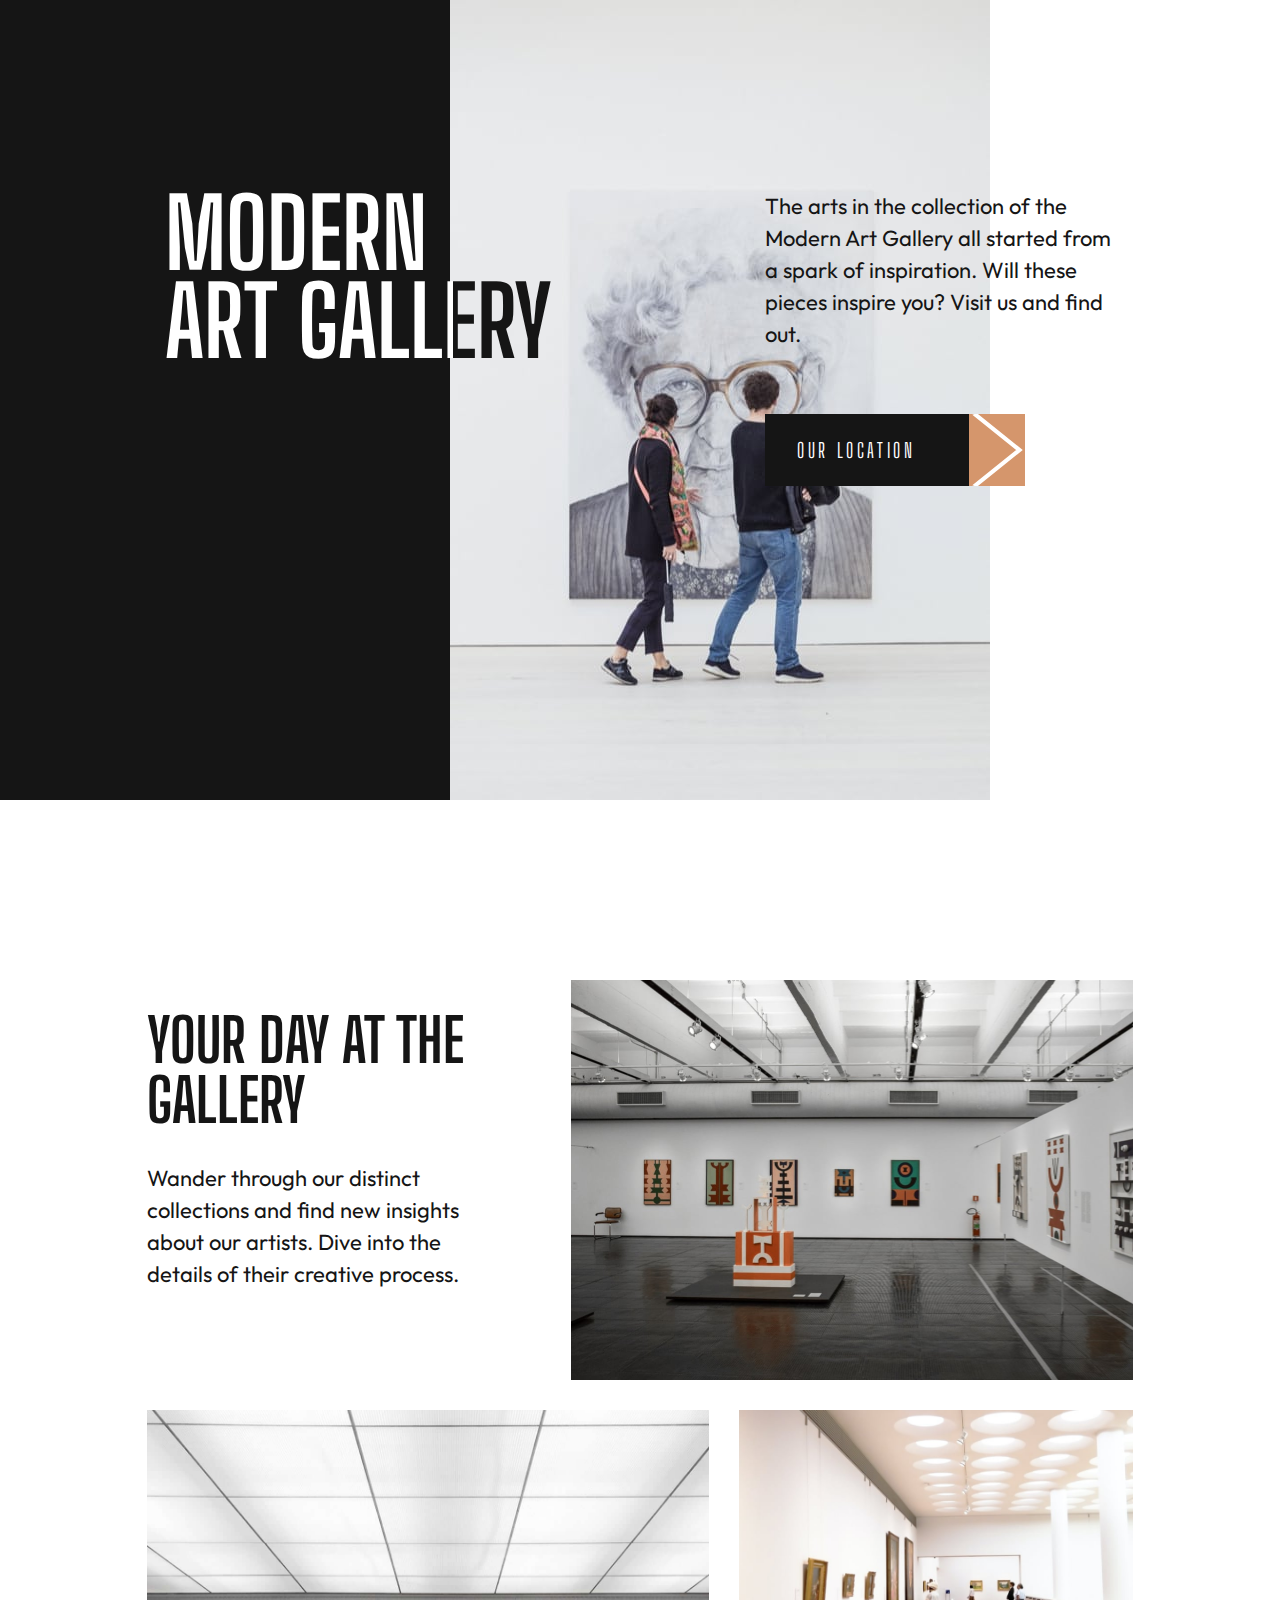
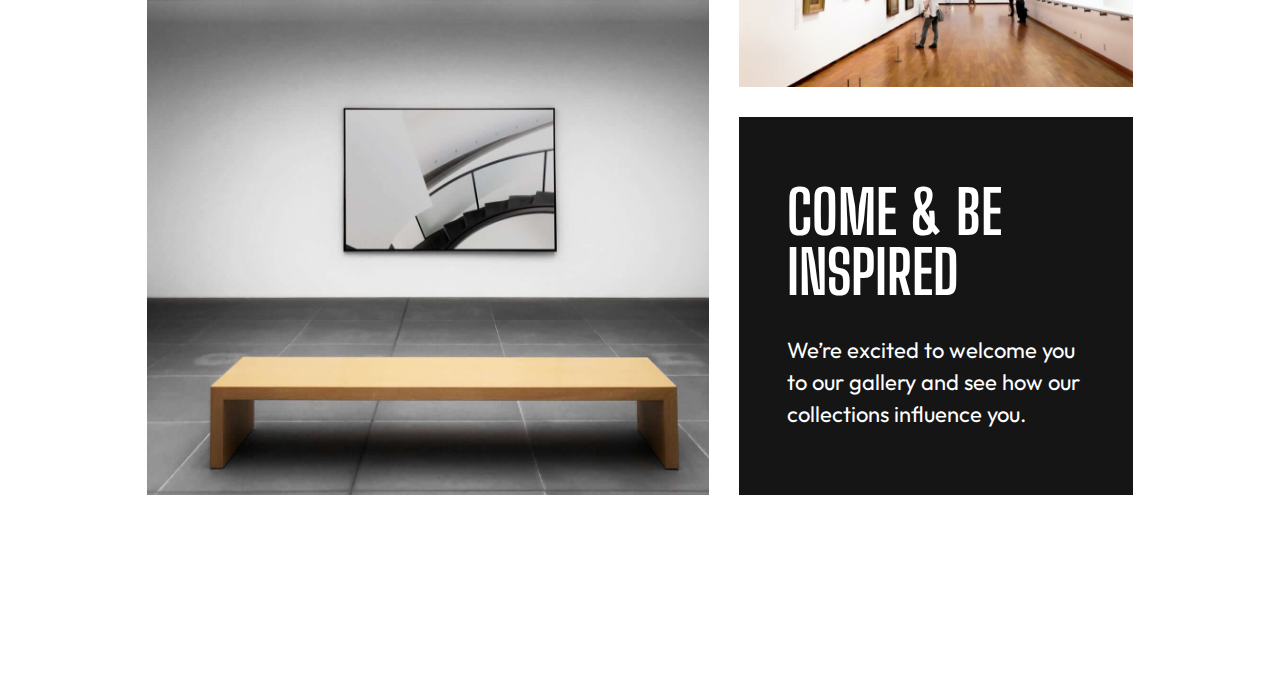
==== index.html @ a253e931 "header + grid-section" ====
<!DOCTYPE html>
<html lang="en">
  <head>
    <meta charset="UTF-8">
    <meta name="viewport" content="width=device-width, initial-scale=1.0">

    <link rel="icon" type="image/png" sizes="32x32" href="./assets/favicon-32x32.png">

    <link rel = "stylesheet" href = "css/style.css">
    
    <title>Frontend Mentor | Art gallery website</title>
  </head>

  <body>
    <header>
      <div class = "black-block" id = "right-header-block"></div>
      <img id = "header-img" src = "assets/desktop/image-hero.jpg" alt = "">
      <h1>MODERN 
        ART GALLERY
      </h1>
      <p id = "header-paragraph">
        The arts in the collection of the Modern Art Gallery all started 
        from a spark of inspiration. Will these pieces inspire you? Visit 
        us and find out.
      </p>
      <a id = "location-button" class = "button-block black-block">
        <p class = "button-text">
          OUR LOCATION
        </p>
        <img class = "button-arrows" src = "assets/icon-arrow-right.svg" alt = "">
      </a>
    </header>

    <main class = "grid-container">
      <article id = "first-grid-article">
        <h3>YOUR DAY AT THE GALLERY</h3>
        <p>
          Wander through our distinct collections and find new insights about 
          our artists. Dive into the details of their creative process. 
        </p>
      </article>
      <div id = "first-grid-img"></div>
      <div id = "second-grid-img"></div>
      <img src = "assets/desktop/image-grid-3@2x.jpg" alt = "" id = "third-grid-img">
      <article id = "last-grid-article" class = "black-block">
        <div>
          <h3>COME &amp; BE INSPIRED</h3>
          <p>
            We’re excited to welcome you to our gallery and see how our collections 
            influence you.
          </p>
        </div>
      </article>
    </main>

    <!--<footer>
      Modern Art Gallery

      The Modern Art Gallery is free to all visitors and open seven days a week 
      from 8am to 9pm. Find us at 99 King Street, Newport, USA.
    </footer>-->
  </body>
</html>
---- css/style.css ----
@import url("https://fonts.googleapis.com/css2?family=Big+Shoulders+Display:wght@900&family=Outfit:wght@300&display=swap");

* {
    padding: 0;
    margin: 0;
}

html {
    font-size: 22px;
}

body {
    font-family: "Outfit", "Arial", sans-serif;
    color: #151515;
}

p {
    line-height: 32px;
}

h1, h2, h3, a {
    font-family: "Big Shoulders Display", "Lucida Calligraphy", cursive;
}

h1 {
    position: absolute;
    top: 189px;
    left: 165px;
    font-size: 96px;
    line-height: 4rem;
    white-space: pre-line;
    background-image: linear-gradient(90deg,
        #fff 0, #fff 3em,
        #151515 3em, #151515 5em
    );
    color: transparent;
    -webkit-background-clip: text;
    background-clip: text;
}

h3 {
    font-size: 60px;
    line-height: 60px;
    margin-bottom: 32px;
}

.black-block {
    background-color: #151515;
    color: #fff;
}

/*HEADER*/

header {
    position: relative;
    top: 0;
    left: 0;
    margin-right: 165px;
    line-height: 0;
}

#right-header-block {
    position: absolute;
    top: 0;
    left: 0;
    width: 450px;
    height: 100%;
}

#header-img {
    position: relative;
    left: 450px;
    top: 0;
}

#header-paragraph {
    position: absolute;
    right: 0;
    top: 190px;
    width: 350px;
}

/*BUTTON*/

.button-arrows {
    background-color: #d5966c;
    width: 56px;
    height: 72px;
    float: right;
}

.button-block {
    display: block;
    position: absolute;
    width: 260px;
    height: 72px;
    text-align: center;
}

.button-text {
    font-size: 20px;
    letter-spacing: 3.64px;
    margin: 24px 0 24px 32px;
    float: left;
    line-height: 24px;
}

#location-button {
    right: 90px;
    top: 414px;
}

#location-button:hover .button-arrows{
    background-color: #151515;
}

#location-button:hover {
    background-color: #d5966c;
    cursor: pointer;
}

/*GRID-SECTION*/

.grid-container {
    padding: 180px 11.45%;
    display: grid;
    width: 77%;
    grid-template-areas: 
        "first-grid-article first-grid-img first-grid-img"
        "second-grid-img  second-grid-img third-grid-img"
        "second-grid-img  second-grid-img last-grid-article";
    grid-template-rows: repeat(3, auto);
    grid-template-columns: 40% 14% 40%;
    gap: 30px;
}

#first-grid-article {
    grid-area: first-grid-article;
    margin: 30px 125px 90px 0;
    width: 350px;
    height: 280px;
}

#first-grid-img {
    grid-area: first-grid-img;
    background-image: url("../assets/desktop/image-grid-1@2x.jpg");
    background-repeat: no-repeat;
    background-size: cover;
}

#second-grid-img {
    grid-area: second-grid-img;
    background-image: url("../assets/desktop/image-grid-2@2x.jpg");
    background-repeat: no-repeat;
    background-size: cover;
}

#third-grid-img {
    grid-area: third-grid-img;
    width: 100%;
    height: auto;
}

#last-grid-article {
    grid-area: last-grid-article;
    width: 100%;
    height: 100%;
}

#last-grid-article div{
    margin: 65px 48px;
}
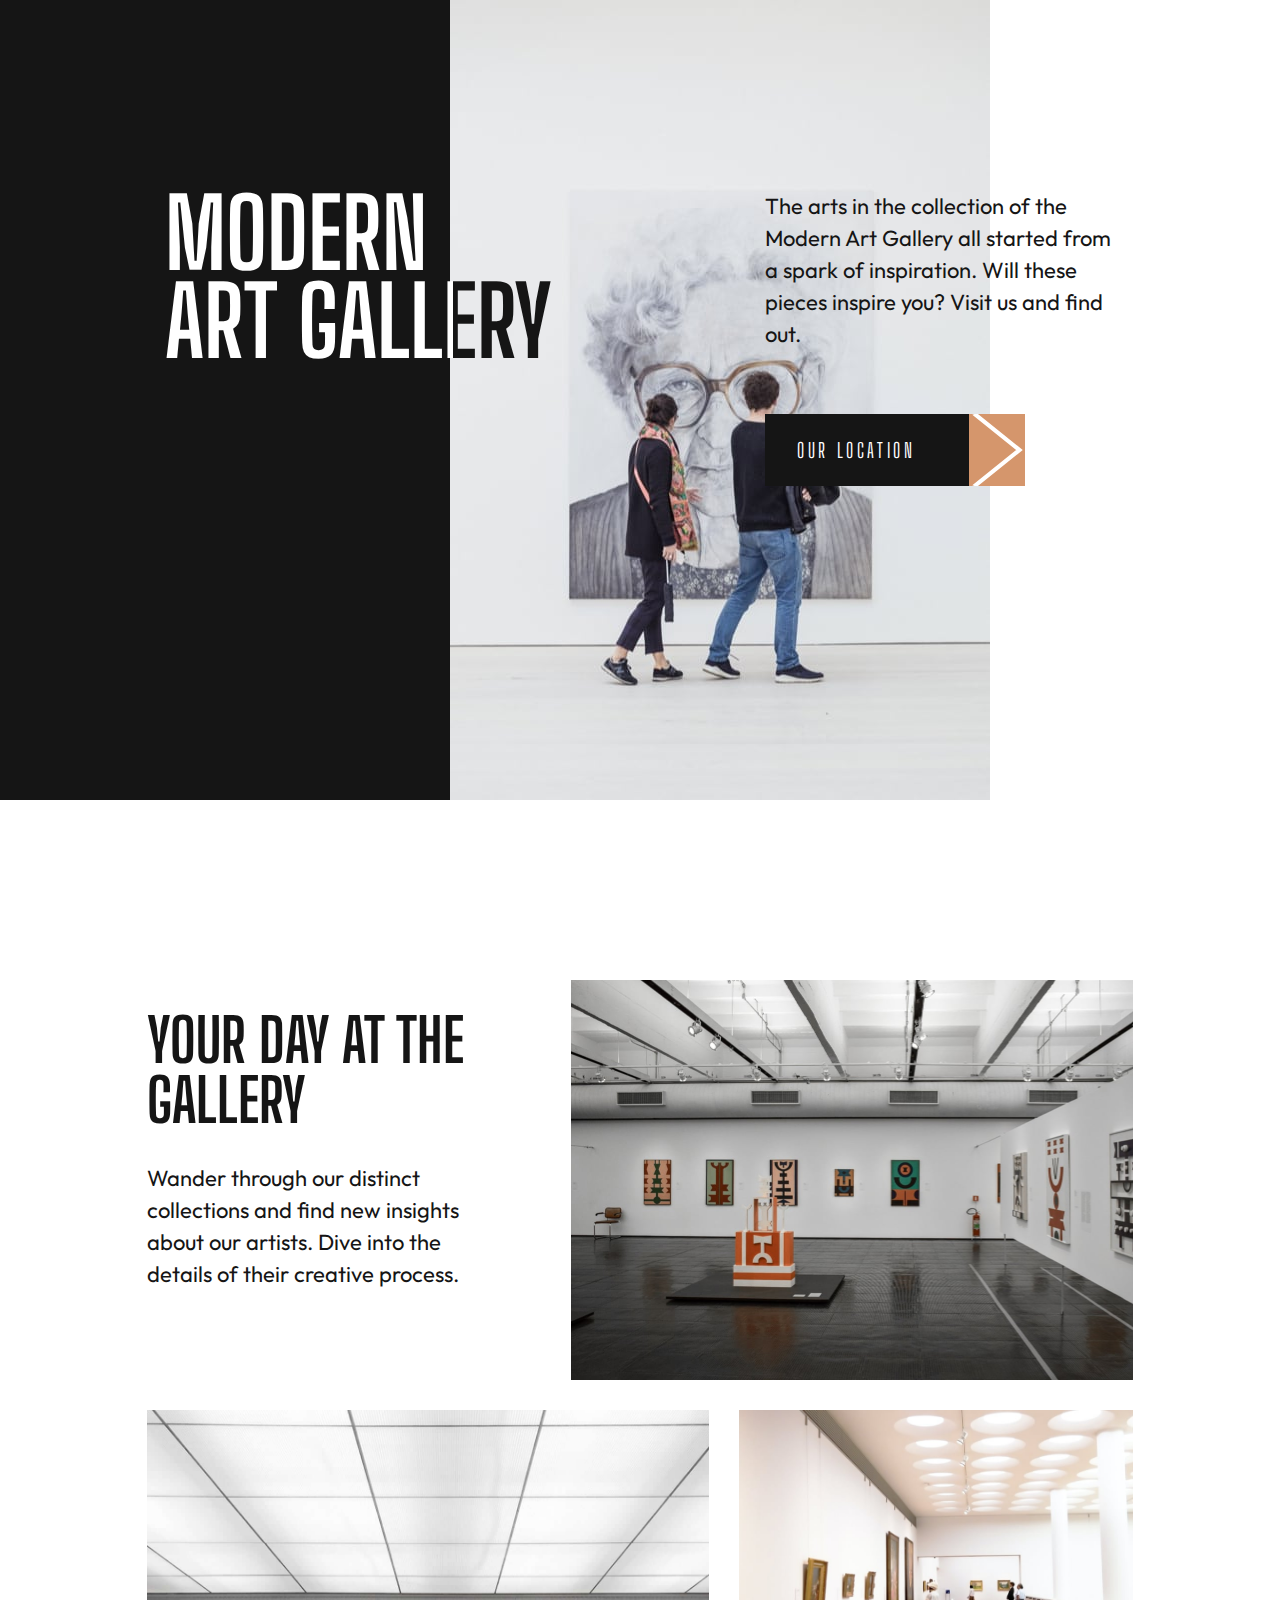
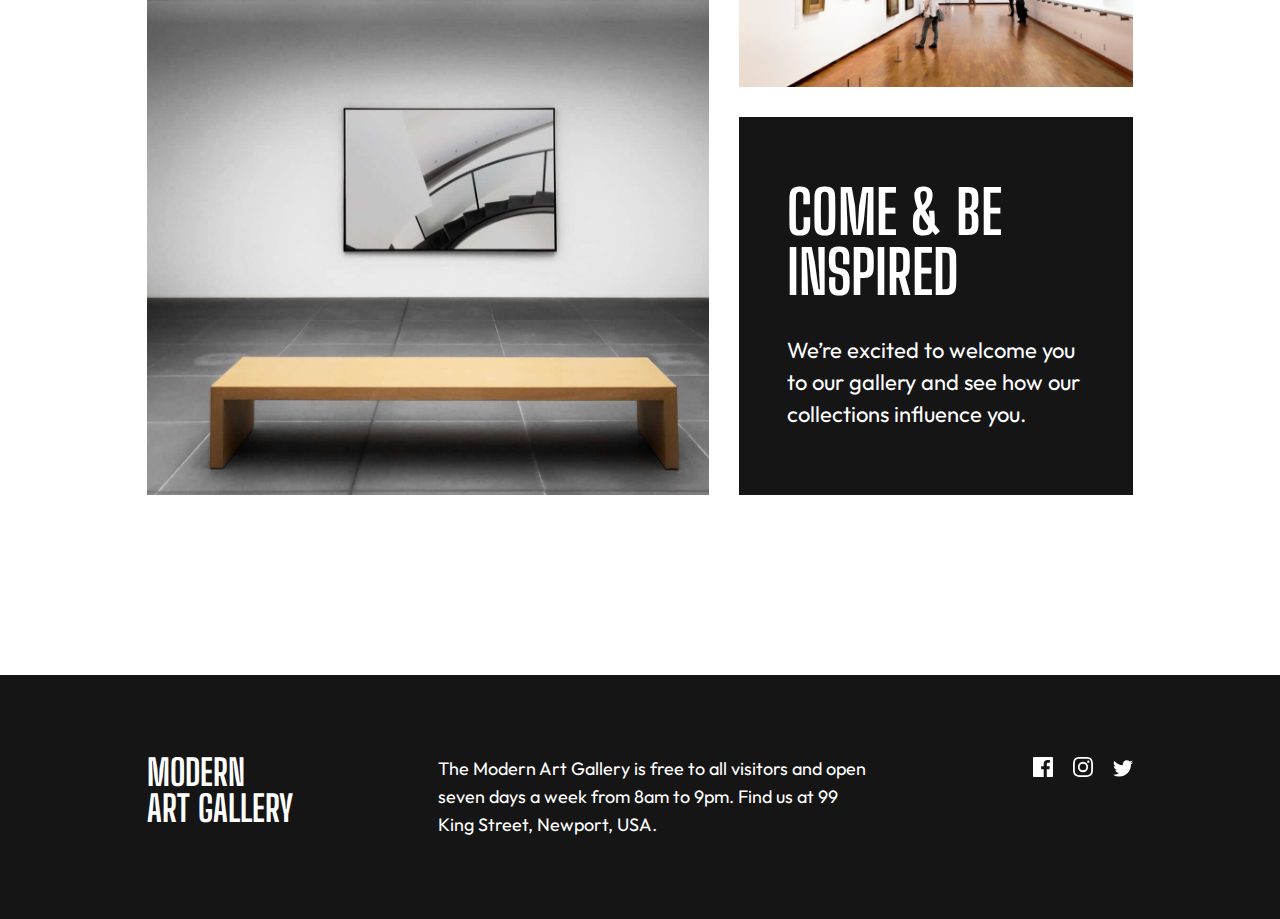
==== commit c044a121: "index(footer), location.thml" ====
--- a/index.html
+++ b/index.html
@@ -23,7 +23,7 @@
         from a spark of inspiration. Will these pieces inspire you? Visit 
         us and find out.
       </p>
-      <a id = "location-button" class = "button-block black-block">
+      <a id = "location-button" class = "button-block black-block" href = "location.html">
         <p class = "button-text">
           OUR LOCATION
         </p>
@@ -39,9 +39,11 @@
           our artists. Dive into the details of their creative process. 
         </p>
       </article>
+
       <div id = "first-grid-img"></div>
       <div id = "second-grid-img"></div>
       <img src = "assets/desktop/image-grid-3@2x.jpg" alt = "" id = "third-grid-img">
+
       <article id = "last-grid-article" class = "black-block">
         <div>
           <h3>COME &amp; BE INSPIRED</h3>
@@ -53,11 +55,30 @@
       </article>
     </main>
 
-    <!--<footer>
-      Modern Art Gallery
-
-      The Modern Art Gallery is free to all visitors and open seven days a week 
-      from 8am to 9pm. Find us at 99 King Street, Newport, USA.
-    </footer>-->
+    <footer class = "black-block">
+      <div class = "flex-container">
+        <h4>MODERN 
+          ART GALLERY
+        </h4>
+        <p>
+          The Modern Art Gallery is free to all visitors and open seven days a week 
+          from 8am to 9pm. Find us at 99 King Street, Newport, USA.
+        </p>
+        <ul class = "flex-container social-icons-list">
+          <li>
+            <svg width="20" height="20" xmlns="http://www.w3.org/2000/svg" id = "fb-icon-svg-brown" class = "svg-social-icons-white">
+            <path d="M18.896 0H1.104C.494 0 0 .494 0 1.104v17.793C0 19.506.494 20 1.104 20h9.58v-7.745H8.076V9.237h2.606V7.01c0-2.583 1.578-3.99 3.883-3.99 1.104 0 2.052.082 2.329.119v2.7h-1.598c-1.254 0-1.496.597-1.496 1.47v1.928h2.989l-.39 3.018h-2.6V20h5.098c.608 0 1.102-.494 1.102-1.104V1.104C20 .494 19.506 0 18.896 0Z"/></svg>
+          </li>
+          <li>
+            <svg width="20" height="20" xmlns="http://www.w3.org/2000/svg" id = "ig-icon-svg-brown" class = "svg-social-icons-white">
+            <path d="M10 1.802c2.67 0 2.987.01 4.042.059 2.71.123 3.975 1.409 4.099 4.099.048 1.054.057 1.37.057 4.04 0 2.672-.01 2.988-.057 4.042-.124 2.687-1.387 3.975-4.1 4.099-1.054.048-1.37.058-4.041.058-2.67 0-2.987-.01-4.04-.058-2.718-.124-3.977-1.416-4.1-4.1-.048-1.054-.058-1.37-.058-4.041 0-2.67.01-2.986.058-4.04.124-2.69 1.387-3.977 4.1-4.1 1.054-.048 1.37-.058 4.04-.058ZM10 0C7.284 0 6.944.012 5.877.06 2.246.227.227 2.242.061 5.877.01 6.944 0 7.284 0 10s.012 3.057.06 4.123c.167 3.632 2.182 5.65 5.817 5.817 1.067.048 1.407.06 4.123.06s3.057-.012 4.123-.06c3.629-.167 5.652-2.182 5.816-5.817.05-1.066.061-1.407.061-4.123s-.012-3.056-.06-4.122C19.777 2.249 17.76.228 14.124.06 13.057.01 12.716 0 10 0Zm0 4.865a5.135 5.135 0 1 0 0 10.27 5.135 5.135 0 0 0 0-10.27Zm0 8.468a3.333 3.333 0 1 1 0-6.666 3.333 3.333 0 0 1 0 6.666Zm5.338-9.87a1.2 1.2 0 1 0 0 2.4 1.2 1.2 0 0 0 0-2.4Z"/></svg>
+          </li>
+          <li>
+            <svg width="20" height="17" xmlns="http://www.w3.org/2000/svg" id = "tw-icon-svg-brown" class = "svg-social-icons-white">
+              <path d="M20 2.172a8.192 8.192 0 0 1-2.357.646 4.11 4.11 0 0 0 1.805-2.27 8.22 8.22 0 0 1-2.606.996A4.096 4.096 0 0 0 13.847.248c-2.65 0-4.596 2.472-3.998 5.037A11.648 11.648 0 0 1 1.392 1a4.109 4.109 0 0 0 1.27 5.478 4.086 4.086 0 0 1-1.858-.513c-.045 1.9 1.318 3.679 3.291 4.075a4.113 4.113 0 0 1-1.853.07 4.106 4.106 0 0 0 3.833 2.849A8.25 8.25 0 0 1 0 14.658a11.616 11.616 0 0 0 6.29 1.843c7.618 0 11.923-6.434 11.663-12.205A8.354 8.354 0 0 0 20 2.172Z"/></svg>
+          </li>
+        </ul>
+      </div>
+    </footer>
   </body>
 </html>--- a/css/style.css
+++ b/css/style.css
@@ -18,7 +18,7 @@
     line-height: 32px;
 }
 
-h1, h2, h3, a {
+h1, h2, h3, h4, a {
     font-family: "Big Shoulders Display", "Lucida Calligraphy", cursive;
 }
 
@@ -38,10 +38,21 @@
     background-clip: text;
 }
 
+h2 {
+    font-size: 70px;
+    line-height: 70px;
+}
+
 h3 {
     font-size: 60px;
     line-height: 60px;
     margin-bottom: 32px;
+}
+
+h4 {
+    font-size: 36px;
+    line-height: 36px;
+    white-space: pre-line;
 }
 
 .black-block {
@@ -171,3 +182,46 @@
     margin: 65px 48px;
 }
 
+/*FOOTER*/
+
+.flex-container {
+    display: flex;
+    flex-direction: row;
+    align-items: flex-start;
+    justify-content: space-between;
+    padding: 80px 11.45%;
+}
+
+.flex-container p {
+    font-size: 18px;
+    line-height: 28px;
+    width: 430px;
+}
+
+.social-icons-list {
+    list-style: none;
+    padding: 0;
+}
+
+.social-icons-list > li {
+    padding-left: 20px;
+}
+
+.svg-social-icons-white{
+    fill: #fff;
+}
+
+#fb-icon-svg-brown:hover {
+    cursor: pointer;
+    fill: #d5966c;
+}
+
+#ig-icon-svg-brown:hover {
+    cursor: pointer;
+    fill: #d5966c;
+}
+
+#tw-icon-svg-brown:hover {
+    cursor: pointer;
+    fill: #d5966c;
+}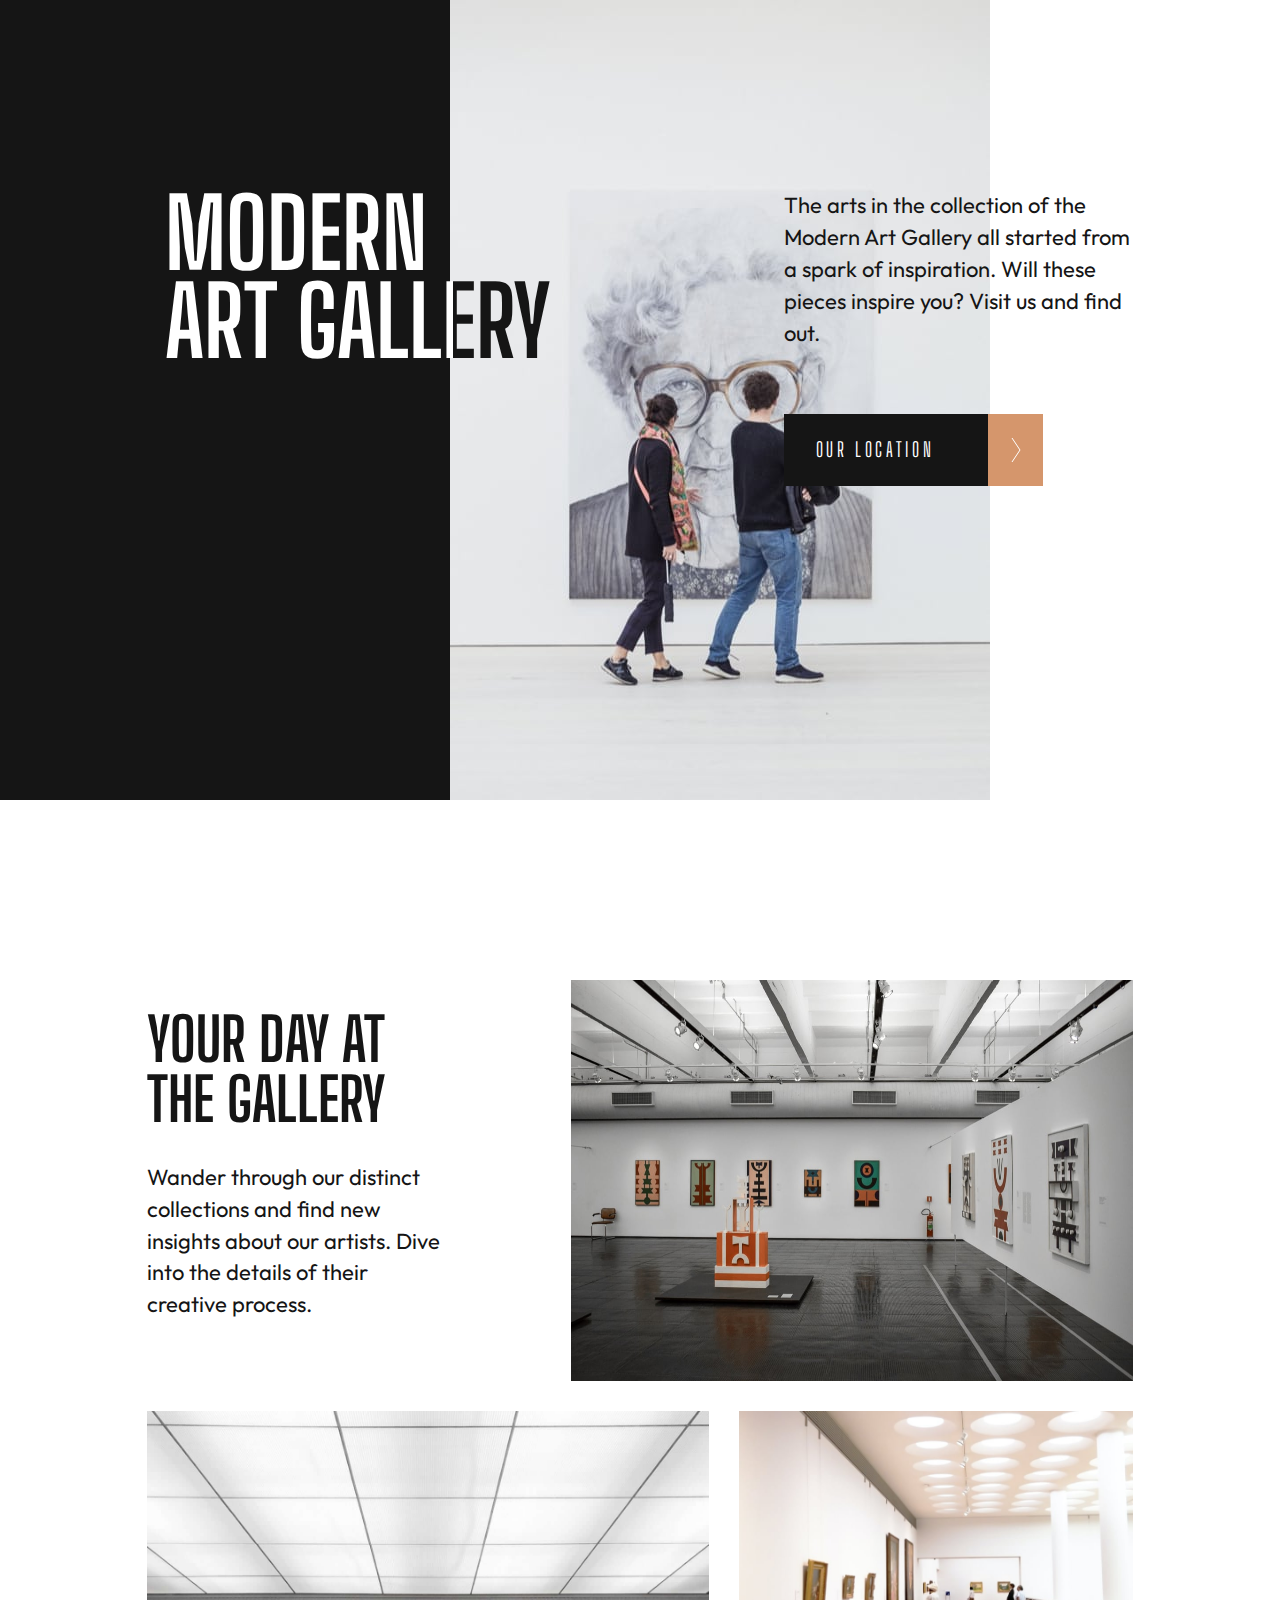
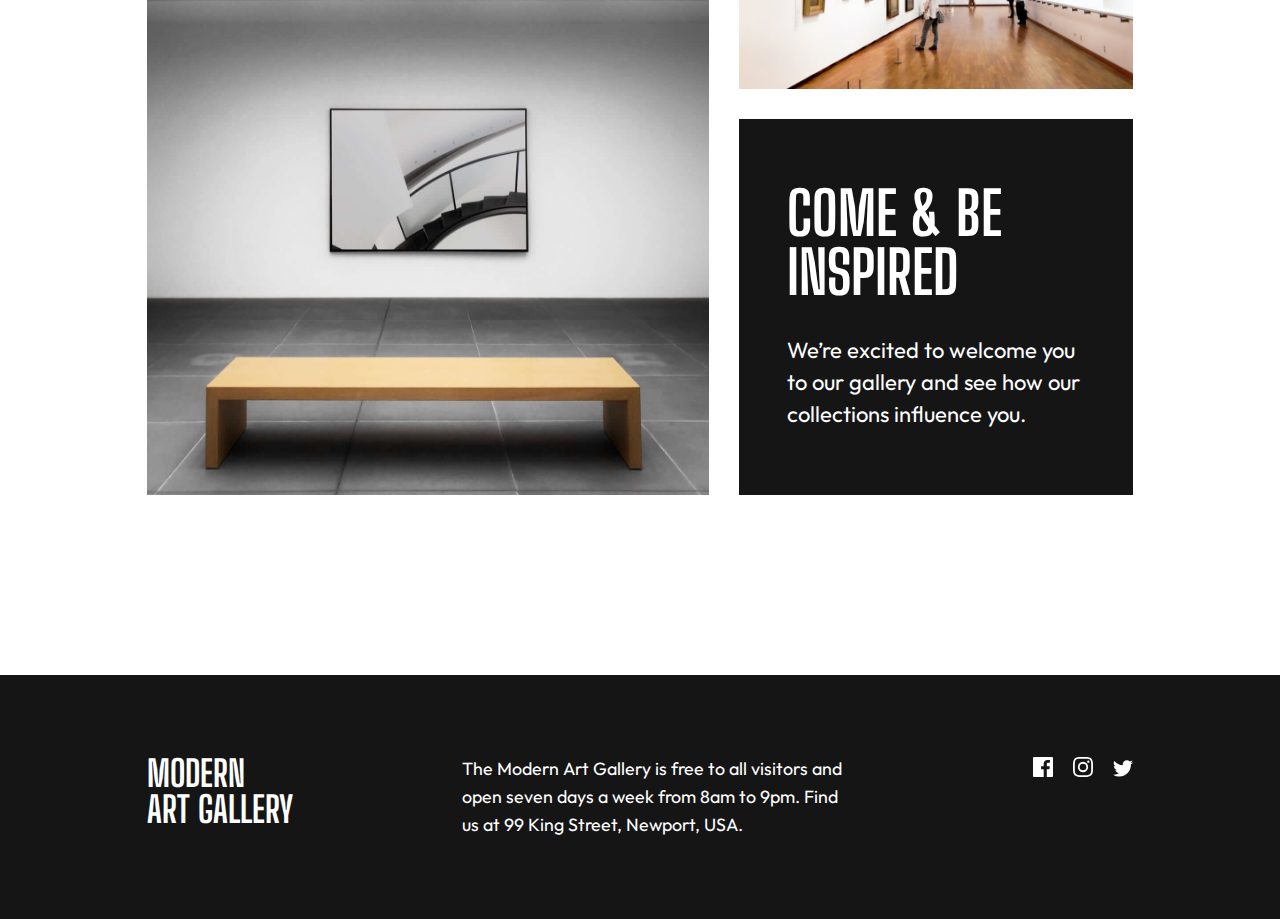
==== commit f2236a73: "complete" ====
--- a/index.html
+++ b/index.html
@@ -14,10 +14,18 @@
   <body>
     <header>
       <div class = "black-block" id = "right-header-block"></div>
-      <img id = "header-img" src = "assets/desktop/image-hero.jpg" alt = "">
-      <h1>MODERN 
-        ART GALLERY
-      </h1>
+
+      <img id = "header-img" 
+        srcset = "assets/mobile/image-hero.jpg 375w,
+                  assets/tablet/image-hero.jpg 765w,
+                  assets/desktop/image-hero.jpg 1280w"
+        sizes = "(max-width: 375px) 375px,
+                 (max-width: 765px) 765px,
+                 (max-width: 1280px) 1280px"
+        src = "assets/desktop/image-hero.jpg" alt = "Picture 'Face' by Ryan Stefan">
+
+      <h1 class = "pre-lines">MODERN 
+        ART GALLERY</h1>
       <p id = "header-paragraph">
         The arts in the collection of the Modern Art Gallery all started 
         from a spark of inspiration. Will these pieces inspire you? Visit 
@@ -27,7 +35,9 @@
         <p class = "button-text">
           OUR LOCATION
         </p>
-        <img class = "button-arrows" src = "assets/icon-arrow-right.svg" alt = "">
+        <div class = "button-arrows">
+          <img class = "button-img" src = "assets/icon-arrow-right.svg" alt = "">
+        </div>
       </a>
     </header>
 
@@ -40,45 +50,70 @@
         </p>
       </article>
 
-      <div id = "first-grid-img"></div>
-      <div id = "second-grid-img"></div>
-      <img src = "assets/desktop/image-grid-3@2x.jpg" alt = "" id = "third-grid-img">
+      <img id = "first-grid-img" 
+      srcset = "assets/mobile/image-grid-1@2x.jpg 375w,
+                assets/tablet/image-grid-1@2x.jpg 765w,
+                assets/desktop/image-grid-1@2x.jpg 1280w"
+      sizes = "(max-width: 375px) 375px,
+               (max-width: 765px) 765px,
+               (max-width: 1280px) 1280px"
+      src = "assets/desktop/image-grid-1@2x.jpg" alt = "inside our art gallery">
+
+      <img id = "second-grid-img" 
+      srcset = "assets/mobile/image-grid-2@2x.jpg 375w,
+                assets/tablet/image-grid-2@2x.jpg 765w,
+                assets/desktop/image-grid-2@2x.jpg 1280w"
+      sizes = "(max-width: 375px) 375px,
+               (max-width: 765px) 765px,
+               (max-width: 1280px) 1280px"
+      src = "assets/desktop/image-grid-2@2x.jpg" alt = "Minimalism by Josef Burno">
+
+      <img id = "third-grid-img" 
+      srcset = "assets/mobile/image-grid-3@2x.jpg 375w,
+                assets/tablet/image-grid-3@2x.jpg 765w,
+                assets/desktop/image-grid-3@2x.jpg 1280w"
+      sizes = "(max-width: 375px) 375px,
+               (max-width: 765px) 765px,
+               (max-width: 1280px) 1280px"
+      src = "assets/desktop/image-grid-3@2x.jpg" alt = "our hallway exhibition">
 
       <article id = "last-grid-article" class = "black-block">
-        <div>
-          <h3>COME &amp; BE INSPIRED</h3>
-          <p>
-            We’re excited to welcome you to our gallery and see how our collections 
-            influence you.
-          </p>
-        </div>
+        <h3>COME &amp; BE INSPIRED</h3>
+        <p>
+          We’re excited to welcome you to our gallery and see how our collections 
+          influence you.
+        </p>
       </article>
     </main>
 
-    <footer class = "black-block">
-      <div class = "flex-container">
-        <h4>MODERN 
-          ART GALLERY
-        </h4>
-        <p>
-          The Modern Art Gallery is free to all visitors and open seven days a week 
-          from 8am to 9pm. Find us at 99 King Street, Newport, USA.
-        </p>
-        <ul class = "flex-container social-icons-list">
-          <li>
+    <footer class = "black-block flex-container">
+      <h4 class = "pre-lines">MODERN 
+        ART GALLERY
+      </h4>
+      <p>
+        The Modern Art Gallery is free to all visitors and open seven days a week 
+        from 8am to 9pm. Find us at 99 King Street, Newport, USA.
+      </p>
+      <ul class = "flex-container social-icons-list">
+        <li>
+          <a href = "https://www.facebook.com/" target = "_blank">
             <svg width="20" height="20" xmlns="http://www.w3.org/2000/svg" id = "fb-icon-svg-brown" class = "svg-social-icons-white">
             <path d="M18.896 0H1.104C.494 0 0 .494 0 1.104v17.793C0 19.506.494 20 1.104 20h9.58v-7.745H8.076V9.237h2.606V7.01c0-2.583 1.578-3.99 3.883-3.99 1.104 0 2.052.082 2.329.119v2.7h-1.598c-1.254 0-1.496.597-1.496 1.47v1.928h2.989l-.39 3.018h-2.6V20h5.098c.608 0 1.102-.494 1.102-1.104V1.104C20 .494 19.506 0 18.896 0Z"/></svg>
-          </li>
-          <li>
+          </a>
+        </li>
+        <li>
+          <a href = "https://www.instagram.com/" target = "_blank">
             <svg width="20" height="20" xmlns="http://www.w3.org/2000/svg" id = "ig-icon-svg-brown" class = "svg-social-icons-white">
             <path d="M10 1.802c2.67 0 2.987.01 4.042.059 2.71.123 3.975 1.409 4.099 4.099.048 1.054.057 1.37.057 4.04 0 2.672-.01 2.988-.057 4.042-.124 2.687-1.387 3.975-4.1 4.099-1.054.048-1.37.058-4.041.058-2.67 0-2.987-.01-4.04-.058-2.718-.124-3.977-1.416-4.1-4.1-.048-1.054-.058-1.37-.058-4.041 0-2.67.01-2.986.058-4.04.124-2.69 1.387-3.977 4.1-4.1 1.054-.048 1.37-.058 4.04-.058ZM10 0C7.284 0 6.944.012 5.877.06 2.246.227.227 2.242.061 5.877.01 6.944 0 7.284 0 10s.012 3.057.06 4.123c.167 3.632 2.182 5.65 5.817 5.817 1.067.048 1.407.06 4.123.06s3.057-.012 4.123-.06c3.629-.167 5.652-2.182 5.816-5.817.05-1.066.061-1.407.061-4.123s-.012-3.056-.06-4.122C19.777 2.249 17.76.228 14.124.06 13.057.01 12.716 0 10 0Zm0 4.865a5.135 5.135 0 1 0 0 10.27 5.135 5.135 0 0 0 0-10.27Zm0 8.468a3.333 3.333 0 1 1 0-6.666 3.333 3.333 0 0 1 0 6.666Zm5.338-9.87a1.2 1.2 0 1 0 0 2.4 1.2 1.2 0 0 0 0-2.4Z"/></svg>
+          </a>
+        </li>
+        <li>
+          <a href = "https://twitter.com/" target = "_blank">
+            <svg width="20" height="17" xmlns="http://www.w3.org/2000/svg" id = "tw-icon-svg-brown" class = "svg-social-icons-white">
+            <path d="M20 2.172a8.192 8.192 0 0 1-2.357.646 4.11 4.11 0 0 0 1.805-2.27 8.22 8.22 0 0 1-2.606.996A4.096 4.096 0 0 0 13.847.248c-2.65 0-4.596 2.472-3.998 5.037A11.648 11.648 0 0 1 1.392 1a4.109 4.109 0 0 0 1.27 5.478 4.086 4.086 0 0 1-1.858-.513c-.045 1.9 1.318 3.679 3.291 4.075a4.113 4.113 0 0 1-1.853.07 4.106 4.106 0 0 0 3.833 2.849A8.25 8.25 0 0 1 0 14.658a11.616 11.616 0 0 0 6.29 1.843c7.618 0 11.923-6.434 11.663-12.205A8.354 8.354 0 0 0 20 2.172Z"/></svg>
+          </a>
           </li>
-          <li>
-            <svg width="20" height="17" xmlns="http://www.w3.org/2000/svg" id = "tw-icon-svg-brown" class = "svg-social-icons-white">
-              <path d="M20 2.172a8.192 8.192 0 0 1-2.357.646 4.11 4.11 0 0 0 1.805-2.27 8.22 8.22 0 0 1-2.606.996A4.096 4.096 0 0 0 13.847.248c-2.65 0-4.596 2.472-3.998 5.037A11.648 11.648 0 0 1 1.392 1a4.109 4.109 0 0 0 1.27 5.478 4.086 4.086 0 0 1-1.858-.513c-.045 1.9 1.318 3.679 3.291 4.075a4.113 4.113 0 0 1-1.853.07 4.106 4.106 0 0 0 3.833 2.849A8.25 8.25 0 0 1 0 14.658a11.616 11.616 0 0 0 6.29 1.843c7.618 0 11.923-6.434 11.663-12.205A8.354 8.354 0 0 0 20 2.172Z"/></svg>
-          </li>
-        </ul>
-      </div>
+      </ul>
     </footer>
   </body>
 </html>--- a/css/style.css
+++ b/css/style.css
@@ -5,17 +5,23 @@
     margin: 0;
 }
 
+:root {
+    --black-color: #151515;
+    --brown-color: #d5966c;
+    --white-color: #fff;
+}
+
 html {
     font-size: 22px;
 }
 
 body {
     font-family: "Outfit", "Arial", sans-serif;
-    color: #151515;
+    color: var(--black-color);
 }
 
 p {
-    line-height: 32px;
+    line-height: 1.45rem;
 }
 
 h1, h2, h3, h4, a {
@@ -26,12 +32,11 @@
     position: absolute;
     top: 189px;
     left: 165px;
-    font-size: 96px;
+    font-size: 4.36rem;
     line-height: 4rem;
-    white-space: pre-line;
     background-image: linear-gradient(90deg,
-        #fff 0, #fff 3em,
-        #151515 3em, #151515 5em
+        var(--white-color) 0, var(--white-color) 3em,
+        var(--black-color) 3em, var(--black-color) 5em
     );
     color: transparent;
     -webkit-background-clip: text;
@@ -39,25 +44,27 @@
 }
 
 h2 {
-    font-size: 70px;
-    line-height: 70px;
+    font-size: 3.18rem;
+    line-height: 3.18rem;
 }
 
 h3 {
-    font-size: 60px;
-    line-height: 60px;
-    margin-bottom: 32px;
+    font-size: 2.72rem;
+    line-height: 2.72rem;
 }
 
 h4 {
-    font-size: 36px;
-    line-height: 36px;
+    font-size: 1.64rem;
+    line-height: 1.64rem;
+}
+
+.pre-lines {
     white-space: pre-line;
 }
 
 .black-block {
-    background-color: #151515;
-    color: #fff;
+    background-color: var(--black-color);
+    color: var(--white-color);
 }
 
 /*HEADER*/
@@ -66,7 +73,7 @@
     position: relative;
     top: 0;
     left: 0;
-    margin-right: 165px;
+    margin-right: 11.45%;
     line-height: 0;
 }
 
@@ -74,7 +81,7 @@
     position: absolute;
     top: 0;
     left: 0;
-    width: 450px;
+    width: 20.45rem;
     height: 100%;
 }
 
@@ -88,32 +95,38 @@
     position: absolute;
     right: 0;
     top: 190px;
-    width: 350px;
+    width: 15.9rem;
 }
 
 /*BUTTON*/
 
 .button-arrows {
-    background-color: #d5966c;
-    width: 56px;
-    height: 72px;
+    background-color: var(--brown-color);
+    width: 2.54rem;
+    height: 3.27rem;
     float: right;
 }
 
 .button-block {
     display: block;
     position: absolute;
-    width: 260px;
-    height: 72px;
-    text-align: center;
+    width: 11.81rem;
+    height: 3.27rem;
 }
 
 .button-text {
-    font-size: 20px;
-    letter-spacing: 3.64px;
+    font-size: .9rem;
+    letter-spacing: .165rem;
     margin: 24px 0 24px 32px;
     float: left;
-    line-height: 24px;
+    line-height: 1.09rem;
+}
+
+.button-img {
+    position: relative;
+    top: 50%;
+    left: 50%;
+    transform: translateX(-50%) translateY(-50%);
 }
 
 #location-button {
@@ -122,12 +135,11 @@
 }
 
 #location-button:hover .button-arrows{
-    background-color: #151515;
+    background-color: var(--black-color);
 }
 
 #location-button:hover {
-    background-color: #d5966c;
-    cursor: pointer;
+    background-color: var(--brown-color);
 }
 
 /*GRID-SECTION*/
@@ -147,29 +159,34 @@
 
 #first-grid-article {
     grid-area: first-grid-article;
-    margin: 30px 125px 90px 0;
-    width: 350px;
-    height: 280px;
+    width: 100%;
+    height: 100%;
+}
+
+#first-grid-article h3 {
+    margin: 30px 95px 32px 0;
+}
+
+#first-grid-article p{
+    margin: 0 95px 60px 0;
 }
 
 #first-grid-img {
     grid-area: first-grid-img;
-    background-image: url("../assets/desktop/image-grid-1@2x.jpg");
-    background-repeat: no-repeat;
-    background-size: cover;
+    width: 100%;
+    height: 100%;
 }
 
 #second-grid-img {
     grid-area: second-grid-img;
-    background-image: url("../assets/desktop/image-grid-2@2x.jpg");
-    background-repeat: no-repeat;
-    background-size: cover;
+    width: 100%;
+    height: 100%;
 }
 
 #third-grid-img {
     grid-area: third-grid-img;
     width: 100%;
-    height: auto;
+    height: 100%;
 }
 
 #last-grid-article {
@@ -178,8 +195,12 @@
     height: 100%;
 }
 
-#last-grid-article div{
-    margin: 65px 48px;
+#last-grid-article h3 {
+    margin: 65px 48px 32px 48px;
+}
+
+#last-grid-article p {
+    margin: 0 48px 64px 48px;
 }
 
 /*FOOTER*/
@@ -192,10 +213,10 @@
     padding: 80px 11.45%;
 }
 
-.flex-container p {
-    font-size: 18px;
-    line-height: 28px;
-    width: 430px;
+footer p {
+    font-size: .81rem;
+    line-height: 1.27rem;
+    width: 38.7%;
 }
 
 .social-icons-list {
@@ -208,20 +229,220 @@
 }
 
 .svg-social-icons-white{
-    fill: #fff;
+    fill: var(--white-color);
 }
 
 #fb-icon-svg-brown:hover {
-    cursor: pointer;
-    fill: #d5966c;
+    fill: var(--brown-color);
 }
 
 #ig-icon-svg-brown:hover {
-    cursor: pointer;
-    fill: #d5966c;
+    fill: var(--brown-color);
 }
 
 #tw-icon-svg-brown:hover {
-    cursor: pointer;
-    fill: #d5966c;
+    fill: var(--brown-color);
+}
+
+/*MEDIA QUERIES*/
+
+@media (max-width: 768px) { 
+    p {
+        font-size: .81rem;
+        line-height: 1.27rem;
+    }
+
+    h1 {
+        top: 145px;
+        left: 389px;
+        font-size: 3.18rem;
+        line-height: 2.95rem;
+        background-image: none;
+        background-color: var(--black-color);
+    }
+
+    h2 {
+        font-size: 2.5rem;
+        line-height: 2.27rem;
+    }
+    
+    h3 {
+        font-size: 2.27rem;
+        line-height: 2.05rem;
+    }
+    
+    h4 {
+        font-size: 1.45rem;
+        line-height: 1.45rem;
+    }
+
+    header {
+        margin-right: 0;
+    }
+
+    #right-header-block {
+        display: none;
+    }
+
+    #header-img {
+        width: 57%;
+        height: auto;
+        left: 0;
+    }
+
+    #header-paragraph {
+        top: 323px;
+        left: 389px;
+    }
+
+    #location-button {
+        top: 483px;
+        left: 389px;
+    }
+
+    .grid-container {
+        padding: 120px 5%;
+        width: 90%;
+        gap: 11px;
+    }
+
+    #first-grid-article h3 {
+        margin: 36px 57px 24px 0;
+    }
+    
+    #first-grid-article p{
+        margin: 0 57px 65px 0;
+    }
+
+    #last-grid-article h3 {
+        margin: 85px 28px 24px 28px;
+    }
+    
+    #last-grid-article p {
+        margin: 0 28px 85px 28px;
+    }
+
+    .flex-container {
+        display: flex;
+        flex-direction: row;
+        align-items: flex-start;
+        justify-content: space-between;
+        padding: 56px 5%;
+    }
+
+    footer p {
+        width: 40%;
+    }
+
+    .social-icons-list {
+        padding: 0;
+    }
+}
+
+@media (max-width: 375px) { 
+    p {
+        font-size: .81rem;
+        line-height: 1.27rem;
+    }
+
+    h1 {
+        top: 272px;
+        left: 16px;
+        font-size: 2.72rem;
+        line-height: 2.5rem;
+        background-image: none;
+        background-color: var(--black-color);
+    }
+
+    h2 {
+        font-size: 2.27rem;
+        line-height: 2.05rem;
+    }
+    
+    h3 {
+        font-size: 2.27rem;
+        line-height: 2.05rem;
+    }
+    
+    h4 {
+        font-size: 1.45rem;
+        line-height: 1.45rem;
+    }
+
+    header {
+        margin-right: 0;
+    }
+
+    #right-header-block {
+        display: none;
+    }
+
+    #header-img {
+        width: 100%;
+        height: auto;
+        left: 0;
+    }
+
+    #header-paragraph {
+        top: 414px;
+        left: 16px;
+    }
+
+    #location-button {
+        top: 558px;
+        left: 16px;
+    }
+
+    .grid-container {
+        grid-template-rows: repeat(1, 100%);
+        grid-template-columns: none;
+        grid-template-areas: 
+            "first-grid-article"
+            "first-grid-img"
+            "second-grid-img" 
+            "third-grid-img" 
+            "last-grid-article";
+        padding: 510px 4.5% 120px 4.5%;
+        width: 91%;
+        gap: 16px;
+    }
+
+    #first-grid-article h3 {
+        margin: 25px 0 25px 0;
+    }
+    
+    #first-grid-article p{
+        margin: 0;
+    }
+
+    #last-grid-article h3 {
+        margin: 48px 24px 24px 24px;
+    }
+    
+    #last-grid-article p {
+        margin: 0 24px 47px 24px;
+    }
+
+    .flex-container {
+        display: flex;
+        flex-direction: column;
+        justify-content: space-between;
+        padding: 48px 8.5%;
+    }
+
+    footer p {
+        width: 100%;
+        padding: 38px 0;
+    }
+
+    .social-icons-list {
+        display: flex;
+        flex-direction: row;
+        padding: 0;
+    }
+
+    .social-icons-list > li {
+        padding-left: 0;
+        padding-right: 20px;
+    }
 }